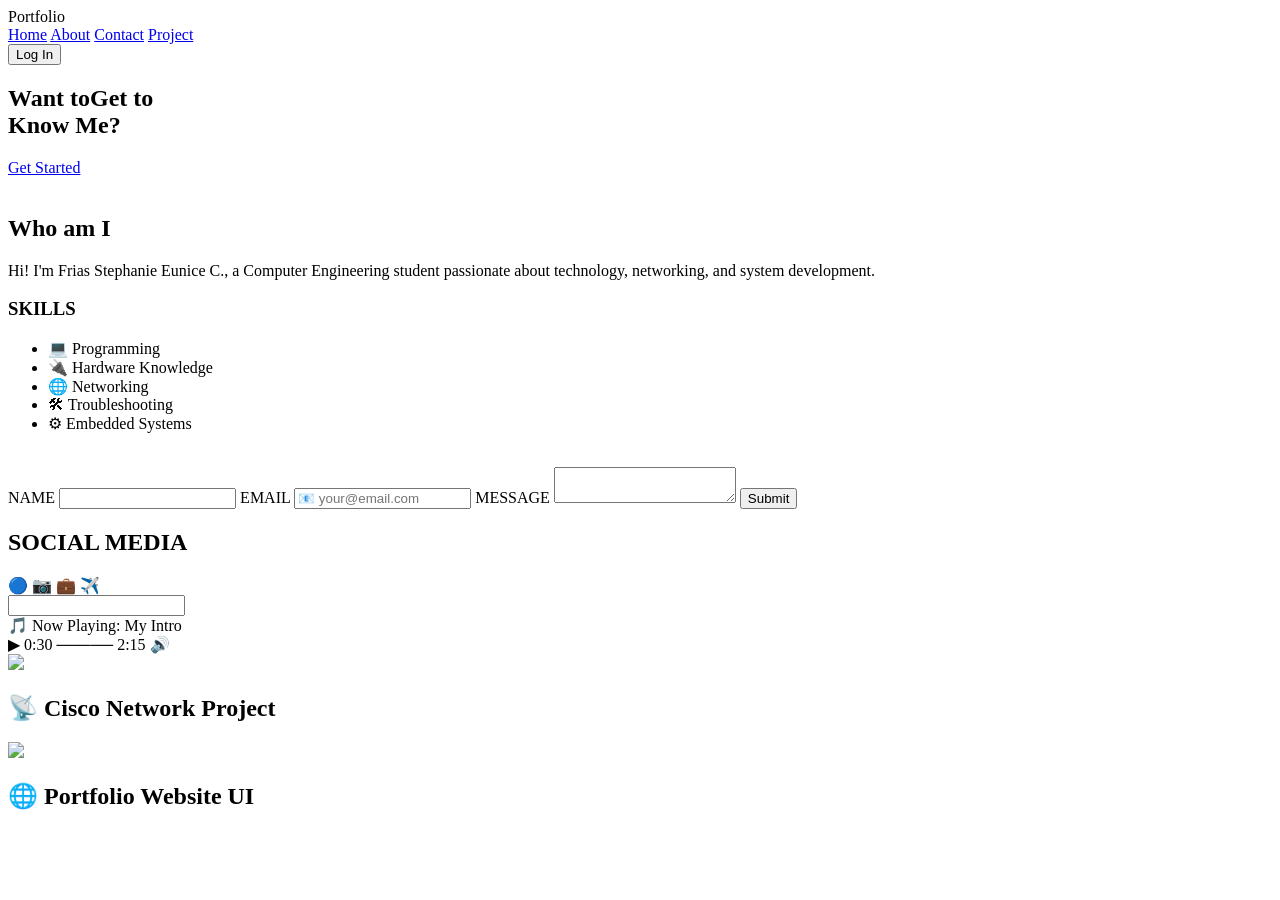
==== index.html @ df5ec348 "Add files via upload" ====
<!DOCTYPE html>
<html lang="en">
<head>
    <meta charset="UTF-8">
    <meta name="viewport" content="width=device-width, initial-scale=1.0">
</head>
<body>
    
</body>
</html>
<html lang="en"></html>
<head>
<meta charset="UTF=8">
<meta name="viewport" content="width=device-width, initial-scale=1.0">
<title>Portfolio</title>
<link rel="stylesheet" href="style.css">
</head>
<body>
    
    <header>
        <div class="logo">Portfolio</div>

        <nav>
            <a href="#" class="active">Home</a>
            <a href="#">About</a>
            <a href="#">Contact</a>
            <a href="#">Project</a>
            </nav>

            <button>Log In</button>
            </header>

            <section class="hero">

            <div class="text">
                <h1>Want to<span>Get to</span><br><span>Know Me?</span></h1>
                <a href="#">Get Started</a>
            </div>

            <div class="image"></div>
            <img src="my photo.jpg" alt="">
            </div>
</section>

<section class="About" id="About"></section>

<div class="left"></div>

<h2>Who am I</h2>

<div class="box"></div>
<p>
    Hi! I'm <span>Frias Stephanie Eunice C.</span>, a Computer Engineering student passionate about technology, networking, and system development.
</p>
</div>

<div class="box">
    <h3>SKILLS</h3>
    <ul>
        <li>💻 Programming</li>
        <li>🔌 Hardware Knowledge</li>
        <li>🌐 Networking</li>
        <li>🛠 Troubleshooting</li>
        <li>⚙ Embedded Systems</li>
    </ul>
</div>

</div>

<div class="right">
    <img src="my photo.jpg" alt="">
</div>

</section>

<section class="Contact" id="contact">
    <div class="Contact-left">
     
        <div class="contact-box">
<label>NAME</label>
<input type="text">

<label>EMAIL</label>
<input type="email" placeholder="📧 your@email.com"> 

<label>MESSAGE</label>
<textarea></textarea>

<button>Submit</button>
</div>

</div>

<div class="contact-right"></div>

<div class="social-box"></div>
<h2>SOCIAL MEDIA</h2>
<div class="icons"></div>
<span>🔵</span>
<span>📷</span>
<span>💼</span>
<span>✈️</span>
</div>
</div>

<div class="message-box">
    <input type="text">
</div>

<div class="music-box">
🎵 Now Playing: My Intro<br>
▶ 0:30 ───── 2:15 🔊
</div>

</div>

</section>

<section class="projects" id="projects">

    <div class="project-card">
<img src="project 1.jpg">
<h2>📡 Cisco Network Project</h2>
</div>

<div class="project-card">
<img src="project 2.jpg">
<h2>🌐 Portfolio Website UI</h2>
</div>

</section>
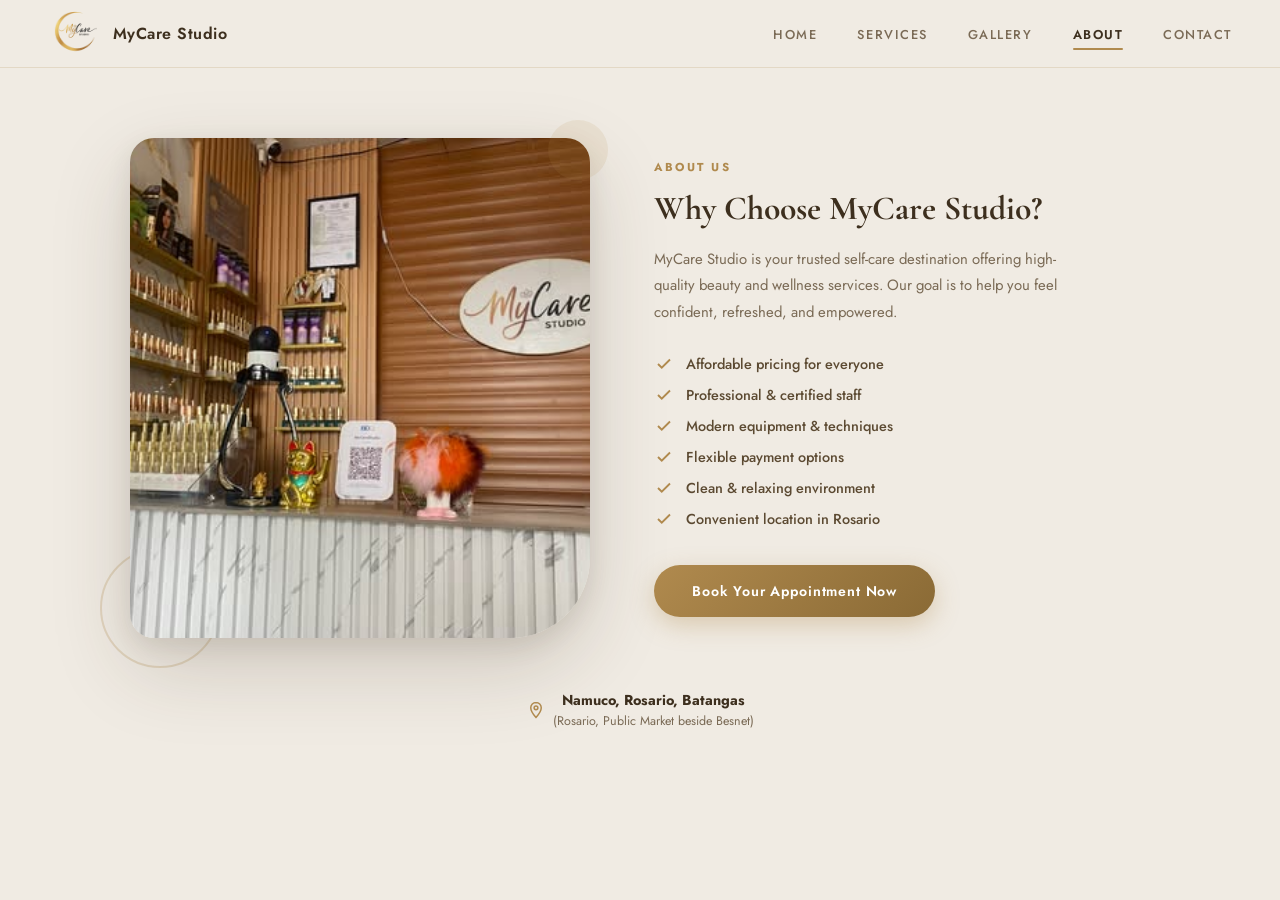
==== commit 682d95ef: "Add files via upload" ====
--- a/index.html
+++ b/index.html
@@ -1,131 +1,108 @@
 <!DOCTYPE html>
 <html lang="en">
 <head>
-    <meta charset="UTF-8">
-    <meta name="viewport" content="width=device-width, initial-scale=1.0">
+  <meta charset="UTF-8" />
+  <meta name="viewport" content="width=device-width, initial-scale=1.0"/>
+  <title>MyCare Studio</title>
+  <link href="https://fonts.googleapis.com/css2?family=Cormorant+Garamond:ital,wght@0,400;0,600;0,700;1,400;1,600&family=Jost:wght@300;400;500;600;700&display=swap" rel="stylesheet"/>
+  <link rel="stylesheet" href="style.css" />
 </head>
 <body>
-    
+
+  <!-- NAVBAR -->
+  <nav>
+    <a href="#" class="nav-brand">
+      <div class="brand-logo">
+        <img src="logo.png" alt="MyCare Studio Logo">  
+    </div>
+
+      <span class="brand-name">MyCare Studio</span>
+    </a>
+    <ul class="nav-links">
+      <li><a href="#">Home</a></li>
+      <li><a href="#">Services</a></li>
+      <li><a href="#">Gallery</a></li>
+      <li><a href="#" class="active">About</a></li>
+      <li><a href="#">Contact</a></li>
+    </ul>
+  </nav>
+
+  <!-- PAGE CONTENT -->
+  <div class="page-wrapper">
+    <div class="about-section">
+
+      <!-- IMAGE -->
+      <div class="about-image-wrap">
+        <div class="about-image-frame">
+            <img src="image.png" alt="">
+          <div class="img-placeholder">🌿</div>
+        </div>
+      </div>
+
+      <div class="about-text">
+        <p class="about-label">About Us</p>
+
+        <h2 class="about-title">Why Choose MyCare Studio?</h2>
+
+        <p class="about-desc">
+          MyCare Studio is your trusted self-care destination offering
+          high-quality beauty and wellness services. Our goal is to help
+          you feel confident, refreshed, and empowered.
+        </p>
+
+        <ul class="check-list">
+          <li>
+            <span class="check-icon">
+              <svg viewBox="0 0 24 24"><polyline points="20 6 9 17 4 12"/></svg>
+            </span>
+            Affordable pricing for everyone
+          </li>
+          <li>
+            <span class="check-icon">
+              <svg viewBox="0 0 24 24"><polyline points="20 6 9 17 4 12"/></svg>
+            </span>
+            Professional &amp; certified staff
+          </li>
+          <li>
+            <span class="check-icon">
+              <svg viewBox="0 0 24 24"><polyline points="20 6 9 17 4 12"/></svg>
+            </span>
+            Modern equipment &amp; techniques
+          </li>
+          <li>
+            <span class="check-icon">
+              <svg viewBox="0 0 24 24"><polyline points="20 6 9 17 4 12"/></svg>
+            </span>
+            Flexible payment options
+          </li>
+          <li>
+            <span class="check-icon">
+              <svg viewBox="0 0 24 24"><polyline points="20 6 9 17 4 12"/></svg>
+            </span>
+            Clean &amp; relaxing environment
+          </li>
+          <li>
+            <span class="check-icon">
+              <svg viewBox="0 0 24 24"><polyline points="20 6 9 17 4 12"/></svg>
+            </span>
+            Convenient location in Rosario
+          </li>
+        </ul>
+
+        <a href="#" class="btn-book">Book Your Appointment Now</a>
+      </div>
+
+    </div>
+
+    <div class="address-wrap">
+      <svg viewBox="0 0 24 24"><path d="M12 2C8.13 2 5 5.13 5 9c0 5.25 7 13 7 13s7-7.75 7-13c0-3.87-3.13-7-7-7zm0 9.5c-1.38 0-2.5-1.12-2.5-2.5S10.62 6.5 12 6.5s2.5 1.12 2.5 2.5S13.38 11.5 12 11.5z"/></svg>
+      <div class="address-text">
+        <strong>Namuco, Rosario, Batangas</strong>
+        <span>(Rosario, Public Market beside Besnet)</span>
+      </div>
+    </div>
+
+  </div>
+
 </body>
-</html>
-<html lang="en"></html>
-<head>
-<meta charset="UTF=8">
-<meta name="viewport" content="width=device-width, initial-scale=1.0">
-<title>Portfolio</title>
-<link rel="stylesheet" href="style.css">
-</head>
-<body>
-    
-    <header>
-        <div class="logo">Portfolio</div>
-
-        <nav>
-            <a href="#" class="active">Home</a>
-            <a href="#">About</a>
-            <a href="#">Contact</a>
-            <a href="#">Project</a>
-            </nav>
-
-            <button>Log In</button>
-            </header>
-
-            <section class="hero">
-
-            <div class="text">
-                <h1>Want to<span>Get to</span><br><span>Know Me?</span></h1>
-                <a href="#">Get Started</a>
-            </div>
-
-            <div class="image"></div>
-            <img src="my photo.jpg" alt="">
-            </div>
-</section>
-
-<section class="About" id="About"></section>
-
-<div class="left"></div>
-
-<h2>Who am I</h2>
-
-<div class="box"></div>
-<p>
-    Hi! I'm <span>Frias Stephanie Eunice C.</span>, a Computer Engineering student passionate about technology, networking, and system development.
-</p>
-</div>
-
-<div class="box">
-    <h3>SKILLS</h3>
-    <ul>
-        <li>💻 Programming</li>
-        <li>🔌 Hardware Knowledge</li>
-        <li>🌐 Networking</li>
-        <li>🛠 Troubleshooting</li>
-        <li>⚙ Embedded Systems</li>
-    </ul>
-</div>
-
-</div>
-
-<div class="right">
-    <img src="my photo.jpg" alt="">
-</div>
-
-</section>
-
-<section class="Contact" id="contact">
-    <div class="Contact-left">
-     
-        <div class="contact-box">
-<label>NAME</label>
-<input type="text">
-
-<label>EMAIL</label>
-<input type="email" placeholder="📧 your@email.com"> 
-
-<label>MESSAGE</label>
-<textarea></textarea>
-
-<button>Submit</button>
-</div>
-
-</div>
-
-<div class="contact-right"></div>
-
-<div class="social-box"></div>
-<h2>SOCIAL MEDIA</h2>
-<div class="icons"></div>
-<span>🔵</span>
-<span>📷</span>
-<span>💼</span>
-<span>✈️</span>
-</div>
-</div>
-
-<div class="message-box">
-    <input type="text">
-</div>
-
-<div class="music-box">
-🎵 Now Playing: My Intro<br>
-▶ 0:30 ───── 2:15 🔊
-</div>
-
-</div>
-
-</section>
-
-<section class="projects" id="projects">
-
-    <div class="project-card">
-<img src="project 1.jpg">
-<h2>📡 Cisco Network Project</h2>
-</div>
-
-<div class="project-card">
-<img src="project 2.jpg">
-<h2>🌐 Portfolio Website UI</h2>
-</div>
-
-</section>+</html>
--- a/style.css
+++ b/style.css
@@ -0,0 +1,323 @@
+:root {
+  --cream:     #f0ebe3;
+  --cream2:    #e8e0d5;
+  --gold:      #b08a4e;
+  --gold-dark: #8a6a35;
+  --brown:     #3d2f1e;
+  --brown2:    #5c4a32;
+  --text:      #2e2416;
+  --muted:     #7a6a55;
+  --white:     #fff;
+  --radius:    18px;
+}
+
+*, *::before, *::after {
+  margin: 0;
+  padding: 0;
+  box-sizing: border-box;
+}
+
+html { scroll-behavior: smooth; }
+
+body {
+  font-family: 'Jost', sans-serif;
+  background: var(--cream);
+  color: var(--text);
+  min-height: 100vh;
+}
+
+/* ── NAVBAR ── */
+nav {
+  display: flex;
+  align-items: center;
+  justify-content: space-between;
+  padding: 0 48px;
+  height: 68px;
+  background: var(--cream);
+  border-bottom: 1px solid rgba(176,138,78,.2);
+  position: sticky;
+  top: 0;
+  z-index: 100;
+  backdrop-filter: blur(6px);
+}
+
+.nav-brand {
+  display: flex;
+  align-items: center;
+  gap: 10px;
+  text-decoration: none;
+}
+
+.brand-logo {
+  width: 55px;
+  height: 55px;
+  border-radius: 50%;
+  overflow: hidden;
+  display: flex;
+  align-items: center;
+  justify-content: center;
+}
+
+.brand-logo img{
+  width: 100%;
+  height: 100%;
+  object-fit: cover;
+  display: block;
+  
+}
+
+.brand-name {
+  font-family: 'Jost', sans-serif;
+  font-size: 1rem;
+  font-weight: 600;
+  color: var(--brown);
+  letter-spacing: 0.03em;
+}
+
+.nav-links {
+  display: flex;
+  gap: 40px;
+  list-style: none;
+}
+
+.nav-links a {
+  font-size: 0.8rem;
+  font-weight: 500;
+  letter-spacing: 0.12em;
+  text-transform: uppercase;
+  text-decoration: none;
+  color: var(--muted);
+  transition: color .25s;
+  position: relative;
+  padding-bottom: 4px;
+}
+
+.nav-links a:hover { color: var(--brown); }
+
+.nav-links a.active {
+  color: var(--brown);
+  font-weight: 600;
+}
+
+.nav-links a.active::after {
+  content: '';
+  position: absolute;
+  bottom: -2px; left: 0; right: 0;
+  height: 2px;
+  background: var(--gold);
+  border-radius: 2px;
+}
+
+/* ── PAGE WRAPPER ── */
+.page-wrapper {
+  max-width: 1100px;
+  margin: 0 auto;
+  padding: 70px 40px 80px;
+}
+
+/* ── ABOUT SECTION ── */
+.about-section {
+  display: flex;
+  align-items: center;
+  gap: 64px;
+}
+
+/* ── IMAGE BLOCK ── */
+.about-image-wrap {
+  flex: 0 0 460px;
+  position: relative;
+}
+
+.about-image-frame {
+  width: 460px;
+  height: 500px;
+  border-radius: 24px 24px 80px 24px;
+  overflow: hidden;
+  position: relative;
+  box-shadow:
+    0 30px 80px rgba(61,47,30,.18),
+    0 8px 24px rgba(61,47,30,.1);
+}
+
+.about-image-frame img {
+  width: 100%;
+  height: 100%;
+  object-fit: cover;
+  display: block;
+}
+
+.img-placeholder {
+  width: 100%;
+  height: 100%;
+  background: linear-gradient(145deg, #c8bfad, #9e8f7a);
+  display: flex;
+  align-items: center;
+  justify-content: center;
+  font-size: 5rem;
+}
+
+.about-image-wrap::before {
+  content: '';
+  position: absolute;
+  width: 120px; height: 120px;
+  border-radius: 50%;
+  border: 2px solid rgba(176,138,78,.25);
+  bottom: -30px; left: -30px;
+  z-index: -1;
+}
+
+.about-image-wrap::after {
+  content: '';
+  position: absolute;
+  width: 60px; height: 60px;
+  border-radius: 50%;
+  background: rgba(176,138,78,.12);
+  top: -18px; right: -18px;
+}
+
+/* ── TEXT BLOCK ── */
+.about-text { flex: 1; }
+
+.about-label {
+  font-size: 0.72rem;
+  font-weight: 700;
+  letter-spacing: 0.22em;
+  text-transform: uppercase;
+  color: var(--gold);
+  margin-bottom: 14px;
+}
+
+.about-title {
+  font-family: 'Cormorant Garamond', serif;
+  font-size: 2.1rem;
+  font-weight: 700;
+  line-height: 1.2;
+  color: var(--brown);
+  margin-bottom: 16px;
+}
+
+.about-desc {
+  font-size: 0.93rem;
+  line-height: 1.8;
+  color: var(--muted);
+  margin-bottom: 28px;
+  max-width: 440px;
+}
+
+/* ── CHECKLIST ── */
+.check-list {
+  list-style: none;
+  display: flex;
+  flex-direction: column;
+  gap: 11px;
+  margin-bottom: 36px;
+}
+
+.check-list li {
+  display: flex;
+  align-items: center;
+  gap: 12px;
+  font-size: 0.9rem;
+  font-weight: 500;
+  color: var(--brown2);
+}
+
+.check-icon {
+  width: 20px;
+  height: 20px;
+  flex-shrink: 0;
+  display: flex;
+  align-items: center;
+  justify-content: center;
+}
+
+.check-icon svg {
+  width: 18px;
+  height: 18px;
+  stroke: var(--gold);
+  stroke-width: 2.5;
+  fill: none;
+}
+
+/* ── CTA BUTTON ── */
+.btn-book {
+  display: inline-block;
+  background: linear-gradient(135deg, var(--gold), var(--gold-dark));
+  color: #fff;
+  font-family: 'Jost', sans-serif;
+  font-size: 0.88rem;
+  font-weight: 600;
+  letter-spacing: 0.06em;
+  padding: 16px 38px;
+  border-radius: 50px;
+  border: none;
+  cursor: pointer;
+  text-decoration: none;
+  box-shadow: 0 8px 24px rgba(176,138,78,.35);
+  transition: transform .22s, box-shadow .22s;
+}
+
+.btn-book:hover {
+  transform: translateY(-2px);
+  box-shadow: 0 14px 36px rgba(176,138,78,.45);
+}
+
+/* ── ADDRESS ── */
+.address-wrap {
+  margin-top: 52px;
+  display: flex;
+  justify-content: center;
+  align-items: center;
+  gap: 8px;
+  text-align: center;
+}
+
+.address-wrap svg {
+  width: 18px; height: 18px;
+  stroke: var(--gold);
+  fill: none;
+  stroke-width: 2;
+  flex-shrink: 0;
+}
+
+.address-text {
+  font-size: 0.88rem;
+  color: var(--brown2);
+}
+
+.address-text strong {
+  display: block;
+  font-weight: 700;
+  font-size: 0.9rem;
+  color: var(--brown);
+}
+
+.address-text span {
+  font-size: 0.78rem;
+  color: var(--muted);
+}
+
+/* ── ANIMATIONS ── */
+.about-image-wrap,
+.about-text > * {
+  opacity: 0;
+  transform: translateY(24px);
+  animation: fadeUp .6s ease forwards;
+}
+
+.about-image-wrap { animation-delay: .1s; }
+.about-label      { animation-delay: .2s; }
+.about-title      { animation-delay: .3s; }
+.about-desc       { animation-delay: .4s; }
+.check-list       { animation-delay: .5s; }
+.btn-book         { animation-delay: .6s; }
+
+.address-wrap {
+  opacity: 0;
+  transform: translateY(16px);
+  animation: fadeUp .6s ease .7s forwards;
+}
+
+@keyframes fadeUp {
+  to { opacity: 1; transform: translateY(0); }
+}
